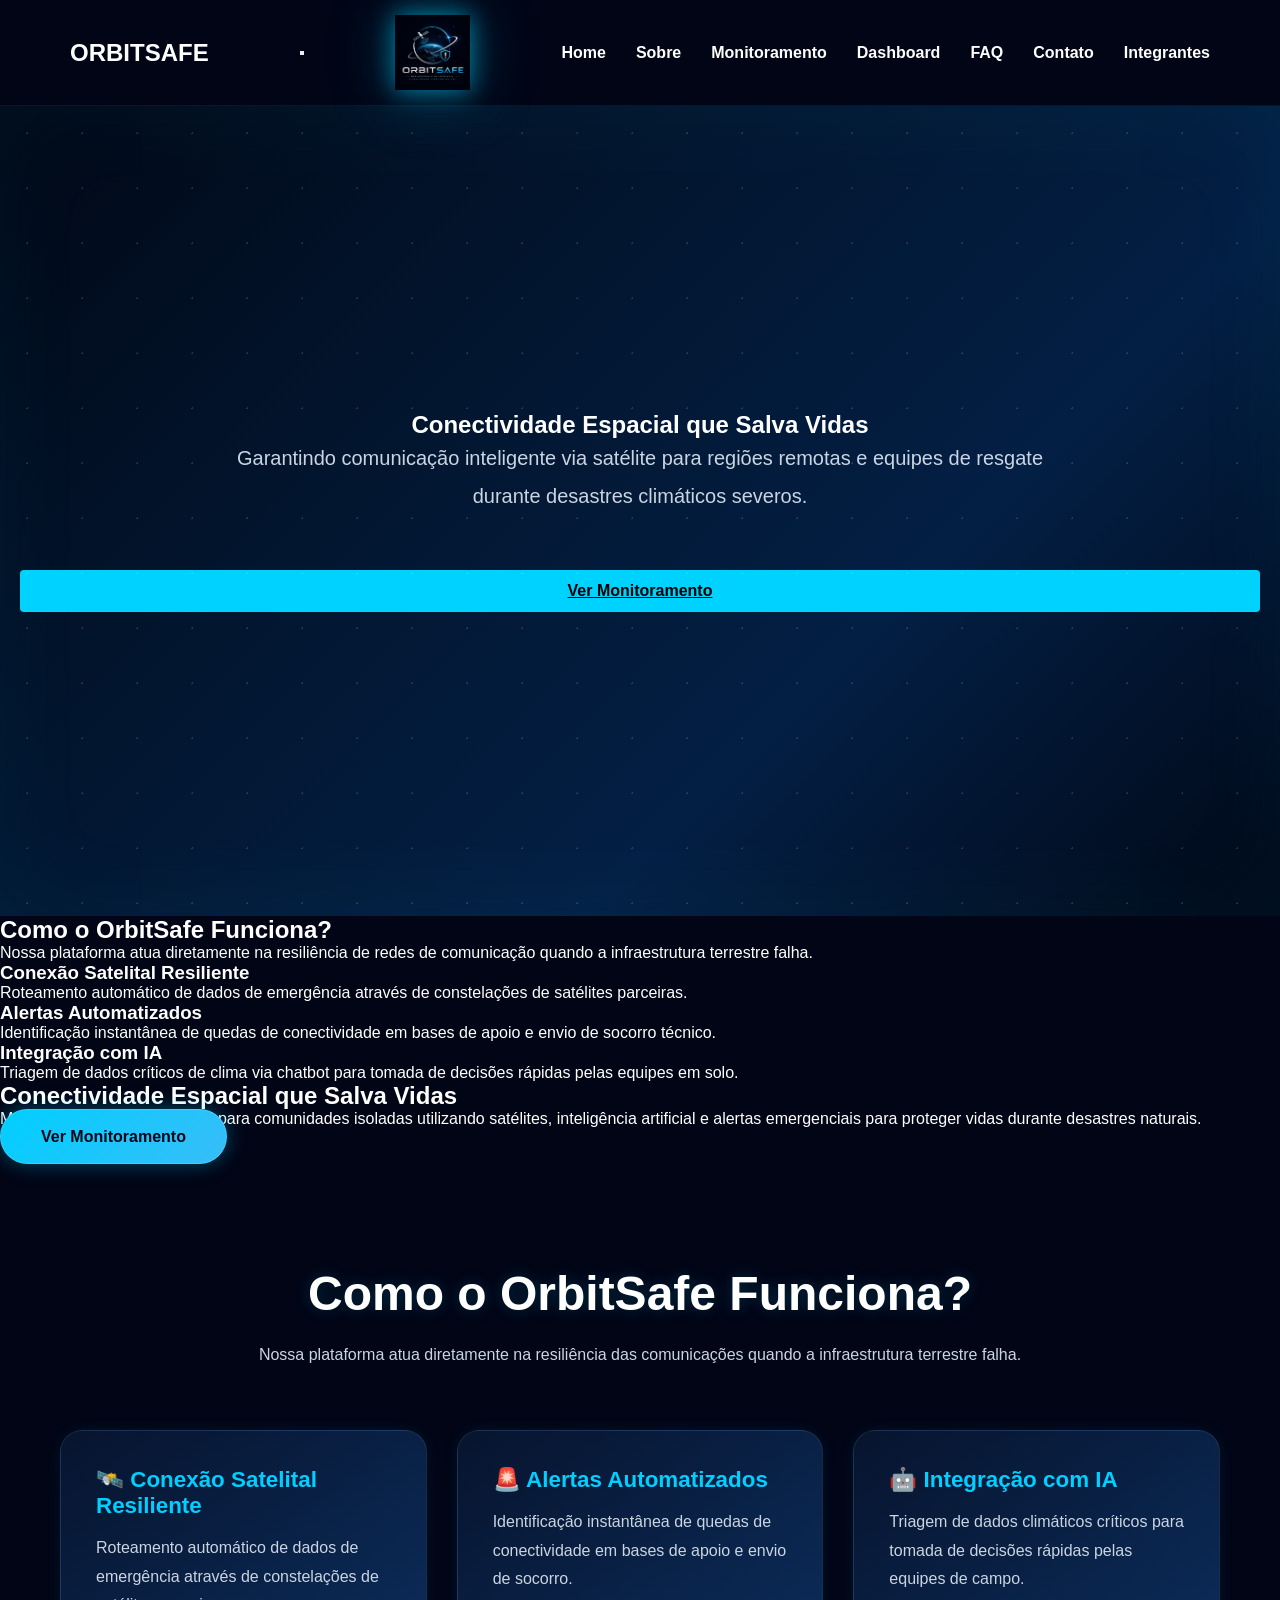
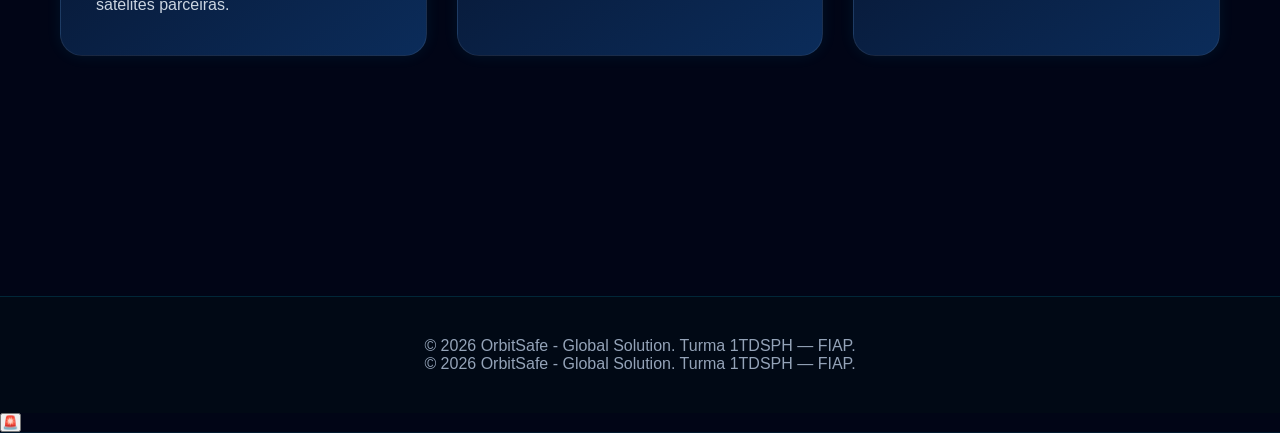
==== index.html @ 29f019a3 "Merge branch 'main' into rm573507" ====
<!DOCTYPE html>
<html lang="pt-BR">
<head>
    <meta charset="UTF-8">
    <meta name="viewport" content="width=device-width, initial-scale=1.0">
    <meta name="description" content="OrbitSafe - Conectividade via satélites de órbita baixa para prevenção e resposta a desastres climáticos.">
    <title>OrbitSafe - Home</title>
    <link rel="stylesheet" href="./css/style.css">
    <link rel="stylesheet" href="./css/main.css">
    <link rel="stylesheet" href="./css/home.css">

    <link rel="stylesheet" href="./css/style.css">
    <link rel="stylesheet" href="./css/main.css">
    <link rel="stylesheet" href="./css/home.css">

    <script src="./js/script.js" defer></script>
</head>
<body>

    <a href="#conteudo-principal" class="sr-only">Pular para o conteúdo principal</a>

    <header>
    <a href="#conteudo-principal" class="sr-only">
        Pular para o conteúdo principal
    </a>

    <header>

        <nav aria-label="Navegação Principal">
            <h1 class="logo">ORBITSAFE</h1>

            <button class="hamburger" id="hamburger-menu" aria-label="Menu de Navegação" aria-expanded="false">
                <span></span>
                <span></span>
                <span></span>
            </button>
            <a href="index.html" class="logo-orbitsafe">
                <img src="./images/logo.png" alt="Logo OrbitSafe">
            </a>

            <ul>
                <li><a href="index.html" aria-current="page">Home</a></li>
                <li><a href="pages/sobre.html">Sobre</a></li>
                <li><a href="pages/monitoramento.html">Monitoramento</a></li>
                <li><a href="pages/dashboard.html">Dashboard</a></li>
                <li><a href="pages/faq.html">FAQ</a></li>
                <li><a href="pages/contato.html">Contato</a></li>
                <li><a href="pages/integrantes.html">Integrantes</a></li>
            </ul>

        </nav>

    </header>

    <main id="conteudo-principal">

        <section class="hero-section" aria-labelledby="titulo-hero">
            <h1 id="titulo-hero">Conectividade Espacial que Salva Vidas</h1>
            <p>Garantindo comunicação inteligente via satélite para regiões remotas e equipes de resgate durante desastres climáticos severos.</p>
            <a href="pages/monitoramento.html" class="btn-principal" aria-label="Ir para a página de Monitoramento do sistema">Ver Monitoramento</a>
        </section>

        <section class="recursos-section" aria-labelledby="titulo-recursos">
            <h2 id="titulo-recursos">Como o OrbitSafe Funciona?</h2>
            <p>Nossa plataforma atua diretamente na resiliência de redes de comunicação quando a infraestrutura terrestre falha.</p>

            <div class="grid-recursos">
                <article>
                    <h3>Conexão Satelital Resiliente</h3>
                    <p>Roteamento automático de dados de emergência através de constelações de satélites parceiras.</p>
                </article>

                <article>
                    <h3>Alertas Automatizados</h3>
                    <p>Identificação instantânea de quedas de conectividade em bases de apoio e envio de socorro técnico.</p>
                </article>

                <article>
                    <h3>Integração com IA</h3>
                    <p>Triagem de dados críticos de clima via chatbot para tomada de decisões rápidas pelas equipes em solo.</p>

            <h2 id="titulo-hero">
                Conectividade Espacial que Salva Vidas
            </h2>

            <p>
                Monitoramento em tempo real para comunidades isoladas utilizando
                satélites, inteligência artificial e alertas emergenciais para
                proteger vidas durante desastres naturais.
            </p>

            <a href="pages/monitoramento.html"
                class="botao-monitoramento"
                aria-label="Ir para a página de Monitoramento do sistema">

                Ver Monitoramento

            </a>

        </section>

        <section class="orbitsafe-section" aria-labelledby="titulo-recursos">

            <h2 id="titulo-recursos">
                Como o OrbitSafe Funciona?
            </h2>

            <p>
                Nossa plataforma atua diretamente na resiliência das comunicações
                quando a infraestrutura terrestre falha.
            </p>

            <div class="orbitsafe-cards">

                <article class="orbitsafe-card">

                    <h3>🛰️ Conexão Satelital Resiliente</h3>

                    <p>
                        Roteamento automático de dados de emergência através
                        de constelações de satélites parceiras.
                    </p>

                </article>

                <article class="orbitsafe-card">

                    <h3>🚨 Alertas Automatizados</h3>

                    <p>
                        Identificação instantânea de quedas de conectividade
                        em bases de apoio e envio de socorro.
                    </p>

                </article>

                <article class="orbitsafe-card">

                    <h3>🤖 Integração com IA</h3>

                    <p>
                        Triagem de dados climáticos críticos para tomada
                        de decisões rápidas pelas equipes de campo.
                    </p>

                </article>

            </div>

        </section>

    </main>

    <footer>
        <p>&copy; 2026 OrbitSafe - Global Solution. Turma 1TDSPH — FIAP.</p>

        <p>
            &copy; 2026 OrbitSafe - Global Solution. Turma 1TDSPH — FIAP.
        </p>

    </footer>

    <!-- Botão SOS Flutuante -->
    <button class="floating-sos-btn" id="btn-open-sos" aria-label="Abrir formulário de emergência SOS">🚨</button>

    <!-- Modal SOS -->
    <div id="modal-sos" class="modal-container" role="dialog" aria-modal="true" aria-labelledby="sos-modal-titulo">
        <div class="modal-conteudo">
            <button class="close-modal-btn" id="btn-close-sos" aria-label="Fechar Modal">&times;</button>
            <h3 id="sos-modal-titulo">🚨 Chamado de Emergência (SOS)</h3>
            <p>Preencha os dados abaixo. Eles serão transmitidos via satélite OrbitSafe diretamente para as equipes de resgate.</p>
            
            <form id="form-sos" class="formulario-estrutura-sos" novalidate>
                <div class="campo-grupo">
                    <label for="nome-sos">Nome do Solicitante / Organização:</label>
                    <input type="text" id="nome-sos" placeholder="Ex: João Silva ou Defesa Civil local" required>
                    <span class="msg-erro" id="erro-nome-sos"></span>
                </div>

                <div class="campo-grupo">
                    <label for="localizacao">Localização Atual ou Coordenadas:</label>
                    <input type="text" id="localizacao" placeholder="Ex: Bairro Centro, Próximo à Escola X" required>
                    <span class="msg-erro" id="erro-localizacao"></span>
                </div>

                <div class="campo-grupo">
                    <label for="gravidade">Nível de Urgência:</label>
                    <select id="gravidade" required>
                        <option value="" disabled selected>Selecione o nível...</option>
                        <option value="alto">Crítico (Risco imediato à vida)</option>
                        <option value="medio">Moderado (Necessita de suporte/mantimentos)</option>
                        <option value="baixo">Informativo / Alerta de risco</option>
                    </select>
                    <span class="msg-erro" id="erro-gravidade"></span>
                </div>

                <div class="campo-grupo">
                    <label for="mensagem-sos">Descrição da Situação e Necessidades:</label>
                    <textarea id="mensagem-sos" rows="4" placeholder="Descreva o que aconteceu e do que precisam..." required></textarea>
                    <span class="msg-erro" id="erro-mensagem-sos"></span>
                </div>

                <button type="submit" class="btn-sos">Transmitir via Satélite</button>
            </form>
        </div>
    </div>

    <!-- Modal SOS Feedback -->
    <div id="modal-sos-feedback" class="modal-container" role="dialog" aria-modal="true" aria-labelledby="sos-feedback-titulo">
        <div class="modal-conteudo">
            <h3 id="sos-feedback-titulo">🚨 SOS Transmitido!</h3>
            <p>Seu chamado foi enviado via satélite com sucesso. Equipes de socorro foram alertadas.</p>
            <button id="btn-fechar-sos-feedback" class="btn-secundario">Fechar</button>
        </div>
    </div>

</body>

</html>
---- css/style.css ----
*{
    margin: 0;
    padding: 0;
    box-sizing: border-box;
}
html{
    scroll-behavior: smooth;
}
body{
    min-height: 100vh;

header{

}
nav{

}
main{

}
section{

}
footer{
}
---- css/main.css ----
@import url('./contato.css');
@import url('./dashboard.css');
@import url('./faq.css');
@import url('./integrantes.css');
@import url('./monitoramento.css');
@import url('./chatbot.css');
---- css/home.css ----
*{
    margin:0;
    padding:0;
    box-sizing:border-box;
}

html{
    scroll-behavior:smooth;
}

body{
    font-family:'Segoe UI',sans-serif;
    background:#020617;
    color:white;
    overflow-x:hidden;
}



.sr-only{
    position:absolute;
    left:-9999px;
}



header{
    position:sticky;
    top:0;
    z-index:1000;

    background:rgba(2,6,23,.95);

    backdrop-filter:blur(15px);

    border-bottom:1px solid rgba(0,207,255,.10);
}

nav{
    max-width:1200px;
    margin:auto;

    padding:15px 30px;

    display:flex;
    justify-content:space-between;
    align-items:center;
}


.logo-orbitsafe img{

    height:75px;

    width:auto;

    display:block;

    transition:.3s;

    filter:
    drop-shadow(
        0 0 12px rgba(0,207,255,.6)
    )
    drop-shadow(
        0 0 30px rgba(0,207,255,.25)
    );
}

.logo-orbitsafe img:hover{

    transform:scale(1.08);
}



nav ul{
    list-style:none;
    display:flex;
    gap:30px;
}

nav a{

    text-decoration:none;

    color:white;

    transition:.3s;

    font-weight:600;

    position:relative;
}

nav a::after{

    content:"";

    position:absolute;

    width:0;

    height:2px;

    left:0;

    bottom:-6px;

    background:#00CFFF;

    transition:.3s;
}

nav a:hover{

    color:#00CFFF;
}

nav a:hover::after{

    width:100%;
}



.hero-section{

    min-height:90vh;

    display:flex;
    flex-direction:column;

    justify-content:center;
    align-items:center;

    text-align:center;

    padding:60px 20px;

    position:relative;

    overflow:hidden;

    background:
    linear-gradient(
        135deg,
        #010816,
        #02152E,
        #031F44,
        #010816
    );

    box-shadow:
    inset 0 0 100px rgba(0,207,255,.05);
}

.hero-section::before{

    content:"";

    position:absolute;

    inset:0;

    background-image:
    radial-gradient(
        rgba(255,255,255,.8) 1px,
        transparent 1px
    );

    background-size:55px 55px;

    opacity:.18;

    pointer-events:none;
}

.hero-section h2{

    font-size:5rem;

    max-width:1000px;

    margin-bottom:25px;

    color:white;

    text-shadow:
    0 0 15px rgba(0,207,255,.7),
    0 0 35px rgba(0,207,255,.4),
    0 0 60px rgba(0,207,255,.15);
}

.hero-section p{

    max-width:850px;

    color:#CBD5E1;

    line-height:1.9;

    margin-bottom:45px;

    font-size:1.25rem;
}



.botao-monitoramento{

    text-decoration:none;

    background:
    linear-gradient(
        135deg,
        #00CFFF,
        #38BDF8
    );

    color:#020617;

    padding:18px 40px;

    border-radius:50px;

    border:1px solid rgba(255,255,255,.15);

    font-weight:bold;

    transition:.3s;

    box-shadow:
    0 0 20px rgba(0,207,255,.35);
}

.botao-monitoramento:hover{

    background:
    linear-gradient(
        135deg,
        #00B8E6,
        #00CFFF
    );

    transform:translateY(-5px);

    box-shadow:
    0 0 30px rgba(0,207,255,.55);
}



.orbitsafe-section{

    max-width:1200px;

    margin:auto;

    padding:120px 20px;
}

.orbitsafe-section h2{

    text-align:center;

    font-size:3rem;

    margin-bottom:20px;

    text-shadow:
    0 0 15px rgba(0,207,255,.2);
}

.orbitsafe-section > p{

    text-align:center;

    color:#CBD5E1;

    max-width:800px;

    margin:auto;

    line-height:1.8;
}



.orbitsafe-cards{

    display:flex;

    flex-wrap:wrap;

    justify-content:center;

    gap:30px;

    margin-top:60px;
}

.orbitsafe-card{

    flex:1;

    min-width:300px;

    background:
    linear-gradient(
        145deg,
        #07142E,
        #0B2C5A
    );

    padding:35px;

    border-radius:22px;

    border:1px solid rgba(255,255,255,.08);

    transition:.3s;

    box-shadow:
    0 0 15px rgba(0,207,255,.08);

    backdrop-filter:blur(10px);
}

.orbitsafe-card:hover{

    transform:
    translateY(-12px)
    scale(1.02);

    border-color:#00CFFF;

    box-shadow:
    0 0 35px rgba(0,207,255,.30),
    0 0 60px rgba(0,207,255,.10);
}

.orbitsafe-card h3{

    color:#00CFFF;

    margin-bottom:15px;

    font-size:1.4rem;
}

.orbitsafe-card p{

    color:#CBD5E1;

    line-height:1.8;
}



footer{

    margin-top:120px;

    background:#010915;

    padding:40px;

    text-align:center;

    border-top:1px solid rgba(0,207,255,.15);
}

footer p{

    color:#94A3B8;
}



@media(max-width:900px){

    nav{

        flex-direction:column;

        gap:20px;
    }

    nav ul{

        flex-wrap:wrap;

        justify-content:center;
    }

    .hero-section h2{

        font-size:3rem;
    }
}

@media(max-width:600px){

    .hero-section h2{

        font-size:2rem;
    }

    .hero-section p{

        font-size:1rem;
    }

    .orbitsafe-card{

        min-width:100%;
    }
}
---- css/style.css ----
*{
    margin: 0;
    padding: 0;
    box-sizing: border-box;
}
html{
    scroll-behavior: smooth;
}
body{
    min-height: 100vh;

header{

}
nav{

}
main{

}
section{

}
footer{
}
---- css/main.css ----
@import url('./contato.css');
@import url('./dashboard.css');
@import url('./faq.css');
@import url('./integrantes.css');
@import url('./monitoramento.css');
@import url('./chatbot.css');
---- css/home.css ----
*{
    margin:0;
    padding:0;
    box-sizing:border-box;
}

html{
    scroll-behavior:smooth;
}

body{
    font-family:'Segoe UI',sans-serif;
    background:#020617;
    color:white;
    overflow-x:hidden;
}



.sr-only{
    position:absolute;
    left:-9999px;
}



header{
    position:sticky;
    top:0;
    z-index:1000;

    background:rgba(2,6,23,.95);

    backdrop-filter:blur(15px);

    border-bottom:1px solid rgba(0,207,255,.10);
}

nav{
    max-width:1200px;
    margin:auto;

    padding:15px 30px;

    display:flex;
    justify-content:space-between;
    align-items:center;
}


.logo-orbitsafe img{

    height:75px;

    width:auto;

    display:block;

    transition:.3s;

    filter:
    drop-shadow(
        0 0 12px rgba(0,207,255,.6)
    )
    drop-shadow(
        0 0 30px rgba(0,207,255,.25)
    );
}

.logo-orbitsafe img:hover{

    transform:scale(1.08);
}



nav ul{
    list-style:none;
    display:flex;
    gap:30px;
}

nav a{

    text-decoration:none;

    color:white;

    transition:.3s;

    font-weight:600;

    position:relative;
}

nav a::after{

    content:"";

    position:absolute;

    width:0;

    height:2px;

    left:0;

    bottom:-6px;

    background:#00CFFF;

    transition:.3s;
}

nav a:hover{

    color:#00CFFF;
}

nav a:hover::after{

    width:100%;
}



.hero-section{

    min-height:90vh;

    display:flex;
    flex-direction:column;

    justify-content:center;
    align-items:center;

    text-align:center;

    padding:60px 20px;

    position:relative;

    overflow:hidden;

    background:
    linear-gradient(
        135deg,
        #010816,
        #02152E,
        #031F44,
        #010816
    );

    box-shadow:
    inset 0 0 100px rgba(0,207,255,.05);
}

.hero-section::before{

    content:"";

    position:absolute;

    inset:0;

    background-image:
    radial-gradient(
        rgba(255,255,255,.8) 1px,
        transparent 1px
    );

    background-size:55px 55px;

    opacity:.18;

    pointer-events:none;
}

.hero-section h2{

    font-size:5rem;

    max-width:1000px;

    margin-bottom:25px;

    color:white;

    text-shadow:
    0 0 15px rgba(0,207,255,.7),
    0 0 35px rgba(0,207,255,.4),
    0 0 60px rgba(0,207,255,.15);
}

.hero-section p{

    max-width:850px;

    color:#CBD5E1;

    line-height:1.9;

    margin-bottom:45px;

    font-size:1.25rem;
}



.botao-monitoramento{

    text-decoration:none;

    background:
    linear-gradient(
        135deg,
        #00CFFF,
        #38BDF8
    );

    color:#020617;

    padding:18px 40px;

    border-radius:50px;

    border:1px solid rgba(255,255,255,.15);

    font-weight:bold;

    transition:.3s;

    box-shadow:
    0 0 20px rgba(0,207,255,.35);
}

.botao-monitoramento:hover{

    background:
    linear-gradient(
        135deg,
        #00B8E6,
        #00CFFF
    );

    transform:translateY(-5px);

    box-shadow:
    0 0 30px rgba(0,207,255,.55);
}



.orbitsafe-section{

    max-width:1200px;

    margin:auto;

    padding:120px 20px;
}

.orbitsafe-section h2{

    text-align:center;

    font-size:3rem;

    margin-bottom:20px;

    text-shadow:
    0 0 15px rgba(0,207,255,.2);
}

.orbitsafe-section > p{

    text-align:center;

    color:#CBD5E1;

    max-width:800px;

    margin:auto;

    line-height:1.8;
}



.orbitsafe-cards{

    display:flex;

    flex-wrap:wrap;

    justify-content:center;

    gap:30px;

    margin-top:60px;
}

.orbitsafe-card{

    flex:1;

    min-width:300px;

    background:
    linear-gradient(
        145deg,
        #07142E,
        #0B2C5A
    );

    padding:35px;

    border-radius:22px;

    border:1px solid rgba(255,255,255,.08);

    transition:.3s;

    box-shadow:
    0 0 15px rgba(0,207,255,.08);

    backdrop-filter:blur(10px);
}

.orbitsafe-card:hover{

    transform:
    translateY(-12px)
    scale(1.02);

    border-color:#00CFFF;

    box-shadow:
    0 0 35px rgba(0,207,255,.30),
    0 0 60px rgba(0,207,255,.10);
}

.orbitsafe-card h3{

    color:#00CFFF;

    margin-bottom:15px;

    font-size:1.4rem;
}

.orbitsafe-card p{

    color:#CBD5E1;

    line-height:1.8;
}



footer{

    margin-top:120px;

    background:#010915;

    padding:40px;

    text-align:center;

    border-top:1px solid rgba(0,207,255,.15);
}

footer p{

    color:#94A3B8;
}



@media(max-width:900px){

    nav{

        flex-direction:column;

        gap:20px;
    }

    nav ul{

        flex-wrap:wrap;

        justify-content:center;
    }

    .hero-section h2{

        font-size:3rem;
    }
}

@media(max-width:600px){

    .hero-section h2{

        font-size:2rem;
    }

    .hero-section p{

        font-size:1rem;
    }

    .orbitsafe-card{

        min-width:100%;
    }
}
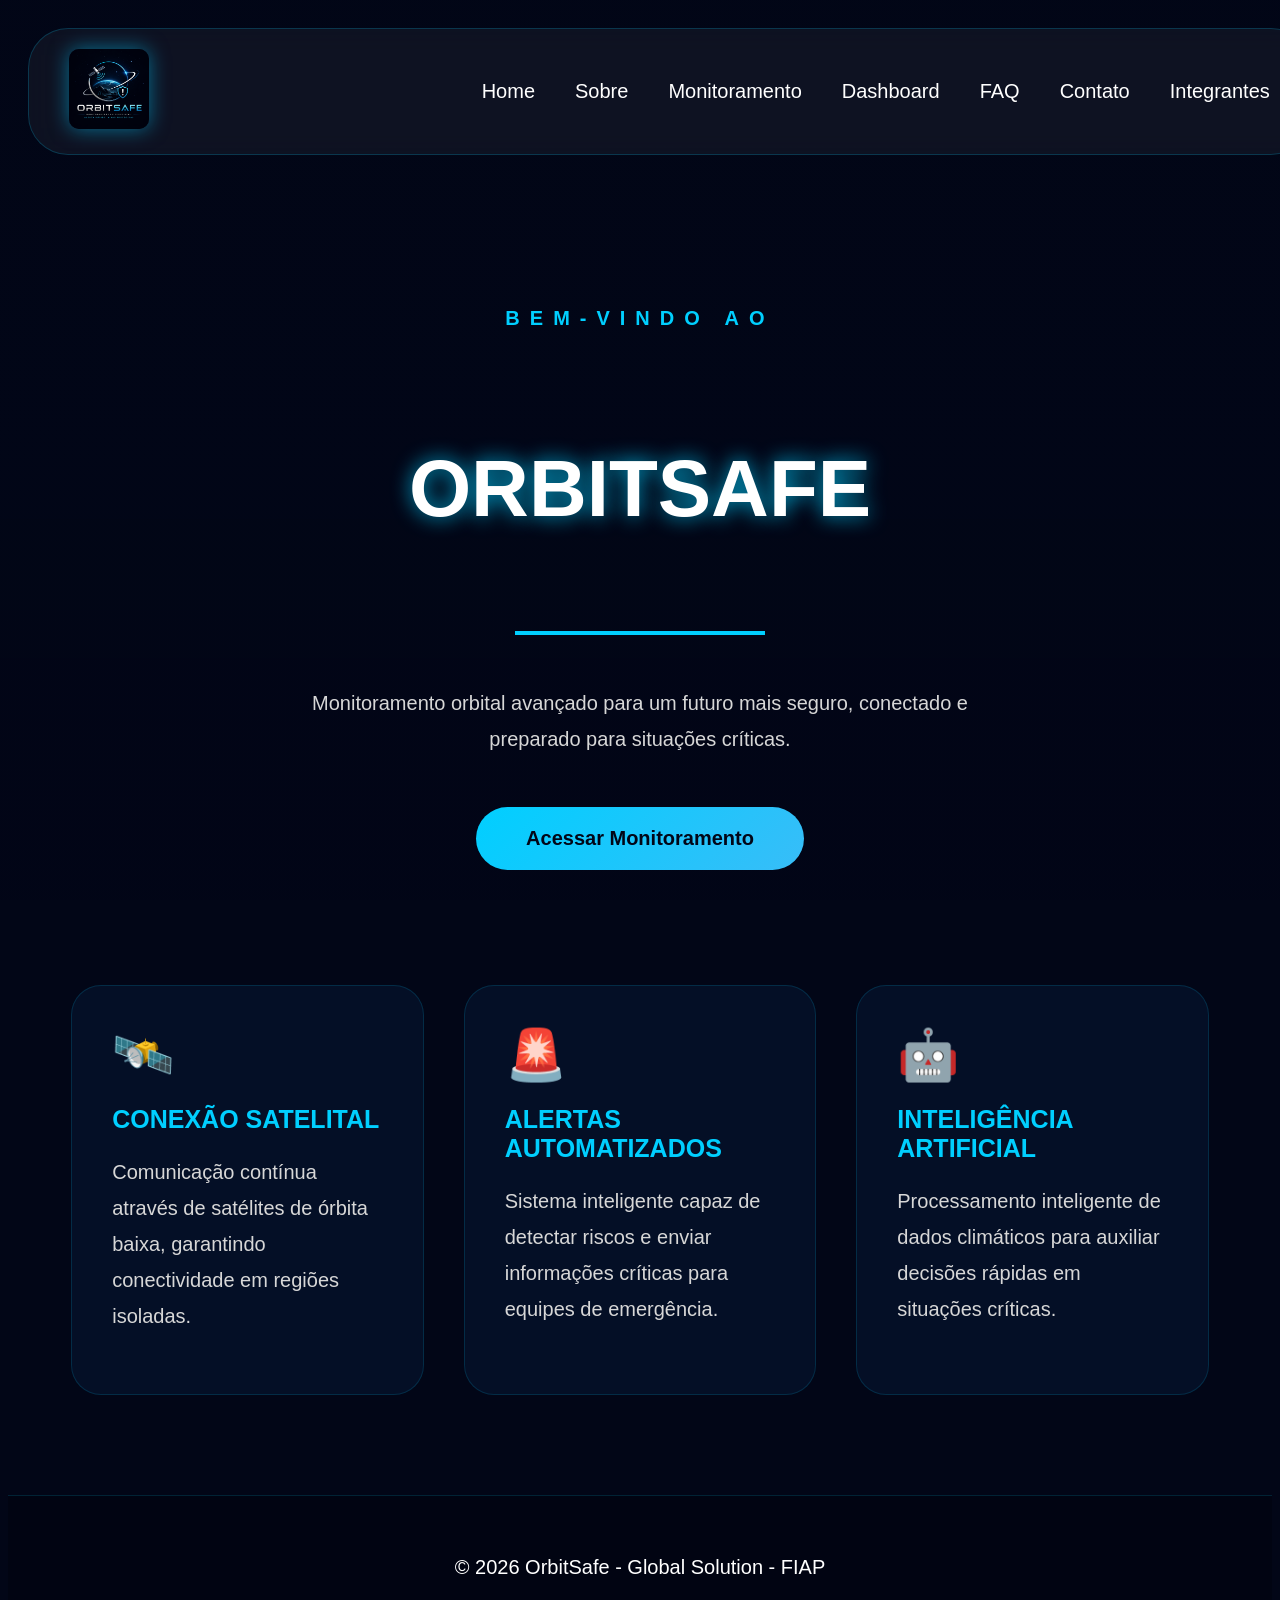
==== commit cd52baef: "Estilizando a página home" ====
--- a/index.html
+++ b/index.html
@@ -1,219 +1,212 @@
-<!DOCTYPE html>
-<html lang="pt-BR">
+
+<!doctype html>
+<html lang="pt-br">
+
 <head>
     <meta charset="UTF-8">
     <meta name="viewport" content="width=device-width, initial-scale=1.0">
-    <meta name="description" content="OrbitSafe - Conectividade via satélites de órbita baixa para prevenção e resposta a desastres climáticos.">
     <title>OrbitSafe - Home</title>
-    <link rel="stylesheet" href="./css/style.css">
+
     <link rel="stylesheet" href="./css/main.css">
     <link rel="stylesheet" href="./css/home.css">
-
-    <link rel="stylesheet" href="./css/style.css">
-    <link rel="stylesheet" href="./css/main.css">
-    <link rel="stylesheet" href="./css/home.css">
-
-    <script src="./js/script.js" defer></script>
 </head>
+
 <body>
 
-    <a href="#conteudo-principal" class="sr-only">Pular para o conteúdo principal</a>
-
-    <header>
-    <a href="#conteudo-principal" class="sr-only">
-        Pular para o conteúdo principal
-    </a>
-
-    <header>
-
-        <nav aria-label="Navegação Principal">
-            <h1 class="logo">ORBITSAFE</h1>
-
-            <button class="hamburger" id="hamburger-menu" aria-label="Menu de Navegação" aria-expanded="false">
-                <span></span>
-                <span></span>
-                <span></span>
-            </button>
-            <a href="index.html" class="logo-orbitsafe">
+    
+    <video autoplay muted loop playsinline class="video-fundo">
+        <source src="./video/videoterra.mp4" type="video/mp4">
+    </video>
+
+    
+    <header class="cabecalho">
+
+        <nav class="cabecalho__navbar">
+
+            <a href="index.html" class="cabecalho__logo">
                 <img src="./images/logo.png" alt="Logo OrbitSafe">
             </a>
 
-            <ul>
-                <li><a href="index.html" aria-current="page">Home</a></li>
-                <li><a href="pages/sobre.html">Sobre</a></li>
-                <li><a href="pages/monitoramento.html">Monitoramento</a></li>
-                <li><a href="pages/dashboard.html">Dashboard</a></li>
-                <li><a href="pages/faq.html">FAQ</a></li>
-                <li><a href="pages/contato.html">Contato</a></li>
-                <li><a href="pages/integrantes.html">Integrantes</a></li>
+            <ul class="cabecalho__lista">
+
+                <li class="cabecalho__item">
+                    <a class="cabecalho__link cabecalho__link--active"
+                        href="index.html">
+                        Home
+                    </a>
+                </li>
+
+                <li class="cabecalho__item">
+                    <a class="cabecalho__link"
+                        href="./pages/sobre.html">
+                        Sobre
+                    </a>
+                </li>
+
+                <li class="cabecalho__item">
+                    <a class="cabecalho__link"
+                        href="./pages/monitoramento.html">
+                        Monitoramento
+                    </a>
+                </li>
+
+                <li class="cabecalho__item">
+                    <a class="cabecalho__link"
+                        href="./pages/dashboard.html">
+                        Dashboard
+                    </a>
+                </li>
+
+                <li class="cabecalho__item">
+                    <a class="cabecalho__link"
+                        href="./pages/faq.html">
+                        FAQ
+                    </a>
+                </li>
+
+                <li class="cabecalho__item">
+                    <a class="cabecalho__link"
+                        href="./pages/contato.html">
+                        Contato
+                    </a>
+                </li>
+
+                <li class="cabecalho__item">
+                    <a class="cabecalho__link"
+                        href="./pages/integrantes.html">
+                        Integrantes
+                    </a>
+                </li>
+
             </ul>
 
         </nav>
 
     </header>
 
-    <main id="conteudo-principal">
-
-        <section class="hero-section" aria-labelledby="titulo-hero">
-            <h1 id="titulo-hero">Conectividade Espacial que Salva Vidas</h1>
-            <p>Garantindo comunicação inteligente via satélite para regiões remotas e equipes de resgate durante desastres climáticos severos.</p>
-            <a href="pages/monitoramento.html" class="btn-principal" aria-label="Ir para a página de Monitoramento do sistema">Ver Monitoramento</a>
+  
+    <main class="conteudo">
+
+       
+        <section class="hero">
+
+            <div class="hero__container">
+
+                <div class="hero__texto">
+
+                    <h2 class="hero__bemvindo">
+                        BEM-VINDO AO
+                    </h2>
+
+                    <h1 class="hero__title">
+                        ORBITSAFE
+                    </h1>
+
+                    <div class="hero__linha"></div>
+
+                    <p class="hero__text">
+
+                        Monitoramento orbital avançado para um futuro mais seguro,
+                        conectado e preparado para situações críticas.
+
+                    </p>
+
+                    <a class="hero__btn"
+                        href="./pages/monitoramento.html">
+
+                        Acessar Monitoramento
+
+                    </a>
+
+                </div>
+
+            </div>
+
         </section>
 
-        <section class="recursos-section" aria-labelledby="titulo-recursos">
-            <h2 id="titulo-recursos">Como o OrbitSafe Funciona?</h2>
-            <p>Nossa plataforma atua diretamente na resiliência de redes de comunicação quando a infraestrutura terrestre falha.</p>
-
-            <div class="grid-recursos">
-                <article>
-                    <h3>Conexão Satelital Resiliente</h3>
-                    <p>Roteamento automático de dados de emergência através de constelações de satélites parceiras.</p>
-                </article>
-
-                <article>
-                    <h3>Alertas Automatizados</h3>
-                    <p>Identificação instantânea de quedas de conectividade em bases de apoio e envio de socorro técnico.</p>
-                </article>
-
-                <article>
-                    <h3>Integração com IA</h3>
-                    <p>Triagem de dados críticos de clima via chatbot para tomada de decisões rápidas pelas equipes em solo.</p>
-
-            <h2 id="titulo-hero">
-                Conectividade Espacial que Salva Vidas
-            </h2>
-
-            <p>
-                Monitoramento em tempo real para comunidades isoladas utilizando
-                satélites, inteligência artificial e alertas emergenciais para
-                proteger vidas durante desastres naturais.
-            </p>
-
-            <a href="pages/monitoramento.html"
-                class="botao-monitoramento"
-                aria-label="Ir para a página de Monitoramento do sistema">
-
-                Ver Monitoramento
-
-            </a>
-
-        </section>
-
-        <section class="orbitsafe-section" aria-labelledby="titulo-recursos">
-
-            <h2 id="titulo-recursos">
-                Como o OrbitSafe Funciona?
-            </h2>
-
-            <p>
-                Nossa plataforma atua diretamente na resiliência das comunicações
-                quando a infraestrutura terrestre falha.
-            </p>
-
-            <div class="orbitsafe-cards">
-
-                <article class="orbitsafe-card">
-
-                    <h3>🛰️ Conexão Satelital Resiliente</h3>
-
-                    <p>
-                        Roteamento automático de dados de emergência através
-                        de constelações de satélites parceiras.
-                    </p>
-
-                </article>
-
-                <article class="orbitsafe-card">
-
-                    <h3>🚨 Alertas Automatizados</h3>
-
-                    <p>
-                        Identificação instantânea de quedas de conectividade
-                        em bases de apoio e envio de socorro.
-                    </p>
-
-                </article>
-
-                <article class="orbitsafe-card">
-
-                    <h3>🤖 Integração com IA</h3>
-
-                    <p>
-                        Triagem de dados climáticos críticos para tomada
-                        de decisões rápidas pelas equipes de campo.
-                    </p>
-
-                </article>
-
-            </div>
-
-        </section>
+
+      
+        <div class="conteudo__container">
+
+            <section class="conteudo__sec">
+
+                <div class="card__icone">
+                    🛰️
+                </div>
+
+                <h2 class="conteudo__sub-title">
+
+                    CONEXÃO SATELITAL
+
+                </h2>
+
+                <p>
+
+                    Comunicação contínua através de satélites de órbita baixa,
+                    garantindo conectividade em regiões isoladas.
+
+                </p>
+
+            </section>
+
+
+            <section class="conteudo__sec">
+
+                <div class="card__icone">
+                    🚨
+                </div>
+
+                <h2 class="conteudo__sub-title">
+
+                    ALERTAS AUTOMATIZADOS
+
+                </h2>
+
+                <p>
+
+                    Sistema inteligente capaz de detectar riscos e enviar
+                    informações críticas para equipes de emergência.
+
+                </p>
+
+            </section>
+
+
+            <section class="conteudo__sec">
+
+                <div class="card__icone">
+                    🤖
+                </div>
+
+                <h2 class="conteudo__sub-title">
+
+                    INTELIGÊNCIA ARTIFICIAL
+
+                </h2>
+
+                <p>
+
+                    Processamento inteligente de dados climáticos para
+                    auxiliar decisões rápidas em situações críticas.
+
+                </p>
+
+            </section>
+
+        </div>
 
     </main>
 
-    <footer>
-        <p>&copy; 2026 OrbitSafe - Global Solution. Turma 1TDSPH — FIAP.</p>
+    
+    <footer class="rodape">
 
         <p>
-            &copy; 2026 OrbitSafe - Global Solution. Turma 1TDSPH — FIAP.
+            © 2026 OrbitSafe - Global Solution - FIAP
         </p>
 
     </footer>
 
-    <!-- Botão SOS Flutuante -->
-    <button class="floating-sos-btn" id="btn-open-sos" aria-label="Abrir formulário de emergência SOS">🚨</button>
-
-    <!-- Modal SOS -->
-    <div id="modal-sos" class="modal-container" role="dialog" aria-modal="true" aria-labelledby="sos-modal-titulo">
-        <div class="modal-conteudo">
-            <button class="close-modal-btn" id="btn-close-sos" aria-label="Fechar Modal">&times;</button>
-            <h3 id="sos-modal-titulo">🚨 Chamado de Emergência (SOS)</h3>
-            <p>Preencha os dados abaixo. Eles serão transmitidos via satélite OrbitSafe diretamente para as equipes de resgate.</p>
-            
-            <form id="form-sos" class="formulario-estrutura-sos" novalidate>
-                <div class="campo-grupo">
-                    <label for="nome-sos">Nome do Solicitante / Organização:</label>
-                    <input type="text" id="nome-sos" placeholder="Ex: João Silva ou Defesa Civil local" required>
-                    <span class="msg-erro" id="erro-nome-sos"></span>
-                </div>
-
-                <div class="campo-grupo">
-                    <label for="localizacao">Localização Atual ou Coordenadas:</label>
-                    <input type="text" id="localizacao" placeholder="Ex: Bairro Centro, Próximo à Escola X" required>
-                    <span class="msg-erro" id="erro-localizacao"></span>
-                </div>
-
-                <div class="campo-grupo">
-                    <label for="gravidade">Nível de Urgência:</label>
-                    <select id="gravidade" required>
-                        <option value="" disabled selected>Selecione o nível...</option>
-                        <option value="alto">Crítico (Risco imediato à vida)</option>
-                        <option value="medio">Moderado (Necessita de suporte/mantimentos)</option>
-                        <option value="baixo">Informativo / Alerta de risco</option>
-                    </select>
-                    <span class="msg-erro" id="erro-gravidade"></span>
-                </div>
-
-                <div class="campo-grupo">
-                    <label for="mensagem-sos">Descrição da Situação e Necessidades:</label>
-                    <textarea id="mensagem-sos" rows="4" placeholder="Descreva o que aconteceu e do que precisam..." required></textarea>
-                    <span class="msg-erro" id="erro-mensagem-sos"></span>
-                </div>
-
-                <button type="submit" class="btn-sos">Transmitir via Satélite</button>
-            </form>
-        </div>
-    </div>
-
-    <!-- Modal SOS Feedback -->
-    <div id="modal-sos-feedback" class="modal-container" role="dialog" aria-modal="true" aria-labelledby="sos-feedback-titulo">
-        <div class="modal-conteudo">
-            <h3 id="sos-feedback-titulo">🚨 SOS Transmitido!</h3>
-            <p>Seu chamado foi enviado via satélite com sucesso. Equipes de socorro foram alertadas.</p>
-            <button id="btn-fechar-sos-feedback" class="btn-secundario">Fechar</button>
-        </div>
-    </div>
-
 </body>
 
-</html>+</html>
+
--- a/css/home.css
+++ b/css/home.css
@@ -1,4 +1,5 @@
-
+```css
+/* RESET */
 
 *{
     margin:0;
@@ -6,416 +7,357 @@
     box-sizing:border-box;
 }
 
+:root{
+
+    --bg-dark:#020617;
+    --bg-card:rgba(7,20,46,.7);
+
+    --primary:#00cfff;
+
+    --text-main:#ffffff;
+
+    --titulo-main:8rem;
+
+    --sub-titulo:2.5rem;
+}
+
 html{
-    scroll-behavior:smooth;
+    font-size:62.5%;
 }
 
 body{
+
+    font-size:2rem;
+
     font-family:'Segoe UI',sans-serif;
-    background:#020617;
+
+    color:var(--text-main);
+
+    background-color:var(--bg-dark);
+
+    overflow-x:hidden;
+}
+
+
+
+/* VIDEO */
+
+.video-fundo{
+
+    position:fixed;
+
+    top:0;
+    left:0;
+
+    width:100%;
+    height:100%;
+
+    object-fit:cover;
+
+    z-index:-2;
+}
+
+body::before{
+
+    content:"";
+
+    position:fixed;
+
+    top:0;
+    left:0;
+
+    width:100%;
+    height:100%;
+
+    background-image:
+    linear-gradient(
+        rgba(2,6,23,.80),
+        rgba(2,6,23,.85)
+    );
+
+    z-index:-1;
+}
+
+
+
+/* CABEÇALHO */
+
+.cabecalho{
+
+    width:100%;
+
+    padding:2rem;
+}
+
+.cabecalho__navbar{
+
+    width:95%;
+
+    margin:auto;
+
+    display:flex;
+
+    justify-content:space-between;
+
+    align-items:center;
+
+    padding:2rem 4rem;
+
+    border-radius:4rem;
+
+    border:1px solid rgba(0,207,255,.20);
+
+    background-color:rgba(255,255,255,.05);
+
+    backdrop-filter:blur(10px);
+}
+
+.cabecalho__logo img{
+
+    height:8rem;
+
+    border-radius:1rem;
+
+    box-shadow:
+    0 0 20px rgba(0,207,255,.5);
+}
+
+.cabecalho__lista{
+
+    list-style:none;
+
+    display:flex;
+
+    gap:4rem;
+}
+
+.cabecalho__link{
+
     color:white;
-    overflow-x:hidden;
-}
-
-
-
-.sr-only{
-    position:absolute;
-    left:-9999px;
-}
-
-
-
-header{
-    position:sticky;
-    top:0;
-    z-index:1000;
-
-    background:rgba(2,6,23,.95);
-
-    backdrop-filter:blur(15px);
-
-    border-bottom:1px solid rgba(0,207,255,.10);
-}
-
-nav{
-    max-width:1200px;
-    margin:auto;
-
-    padding:15px 30px;
+
+    text-decoration:none;
+
+    transition:.4s;
+}
+
+.cabecalho__link:hover{
+
+    color:var(--primary);
+}
+
+
+
+/* HERO */
+
+.hero{
+
+    width:100%;
+    height:90vh;
+}
+
+.hero__container{
+
+    width:100%;
+    height:100%;
 
     display:flex;
-    justify-content:space-between;
+
+    justify-content:center;
+
     align-items:center;
 }
 
-
-.logo-orbitsafe img{
-
-    height:75px;
-
-    width:auto;
-
-    display:block;
-
-    transition:.3s;
-
-    filter:
-    drop-shadow(
-        0 0 12px rgba(0,207,255,.6)
-    )
-    drop-shadow(
-        0 0 30px rgba(0,207,255,.25)
-    );
-}
-
-.logo-orbitsafe img:hover{
-
-    transform:scale(1.08);
-}
-
-
-
-nav ul{
-    list-style:none;
+.hero__texto{
+
     display:flex;
-    gap:30px;
-}
-
-nav a{
-
-    text-decoration:none;
-
-    color:white;
-
-    transition:.3s;
-
-    font-weight:600;
-
-    position:relative;
-}
-
-nav a::after{
-
-    content:"";
-
-    position:absolute;
-
-    width:0;
-
-    height:2px;
-
-    left:0;
-
-    bottom:-6px;
-
-    background:#00CFFF;
-
-    transition:.3s;
-}
-
-nav a:hover{
-
-    color:#00CFFF;
-}
-
-nav a:hover::after{
-
-    width:100%;
-}
-
-
-
-.hero-section{
-
-    min-height:90vh;
-
-    display:flex;
+
     flex-direction:column;
 
-    justify-content:center;
     align-items:center;
 
+    gap:3rem;
+
     text-align:center;
-
-    padding:60px 20px;
-
-    position:relative;
-
-    overflow:hidden;
-
-    background:
+}
+
+.hero__bemvindo{
+
+    color:var(--primary);
+
+    letter-spacing:1rem;
+
+    font-size:2rem;
+}
+
+.hero__title{
+
+    font-size:var(--titulo-main);
+
+    font-weight:bold;
+
+    text-shadow:
+    0 0 20px rgba(0,207,255,.8);
+}
+
+.hero__linha{
+
+    width:25rem;
+
+    height:.4rem;
+
+    background-color:var(--primary);
+}
+
+.hero__text{
+
+    width:70rem;
+
+    line-height:1.8;
+
+    color:#d7d7d7;
+}
+
+.hero__btn{
+
+    background-image:
     linear-gradient(
         135deg,
-        #010816,
-        #02152E,
-        #031F44,
-        #010816
+        #00cfff,
+        #38bdf8
     );
 
+    padding:2rem 5rem;
+
+    border-radius:5rem;
+
+    text-decoration:none;
+
+    color:#020617;
+
+    font-weight:bold;
+
+    transition:.4s;
+}
+
+.hero__btn:hover{
+
     box-shadow:
-    inset 0 0 100px rgba(0,207,255,.05);
-}
-
-.hero-section::before{
-
-    content:"";
-
-    position:absolute;
-
-    inset:0;
-
-    background-image:
-    radial-gradient(
-        rgba(255,255,255,.8) 1px,
-        transparent 1px
-    );
-
-    background-size:55px 55px;
-
-    opacity:.18;
-
-    pointer-events:none;
-}
-
-.hero-section h2{
+    0 0 30px rgba(0,207,255,.7);
+}
+
+
+
+/* CARDS */
+
+.conteudo__container{
+
+    width:90%;
+
+    margin:auto;
+
+    display:grid;
+
+    grid-template-columns:1fr 1fr 1fr;
+
+    gap:4rem;
+
+    margin-bottom:10rem;
+}
+
+.conteudo__sec{
+
+    background-color:var(--bg-card);
+
+    padding:4rem;
+
+    border-radius:3rem;
+
+    border:1px solid rgba(0,207,255,.15);
+
+    transition:.5s;
+}
+
+.conteudo__sec:hover{
+
+    transform:translateY(-10px);
+
+    box-shadow:
+    0 0 35px rgba(0,207,255,.25);
+}
+
+.card__icone{
 
     font-size:5rem;
 
-    max-width:1000px;
-
-    margin-bottom:25px;
-
-    color:white;
-
-    text-shadow:
-    0 0 15px rgba(0,207,255,.7),
-    0 0 35px rgba(0,207,255,.4),
-    0 0 60px rgba(0,207,255,.15);
-}
-
-.hero-section p{
-
-    max-width:850px;
-
-    color:#CBD5E1;
-
-    line-height:1.9;
-
-    margin-bottom:45px;
-
-    font-size:1.25rem;
-}
-
-
-
-.botao-monitoramento{
-
-    text-decoration:none;
-
-    background:
-    linear-gradient(
-        135deg,
-        #00CFFF,
-        #38BDF8
-    );
-
-    color:#020617;
-
-    padding:18px 40px;
-
-    border-radius:50px;
-
-    border:1px solid rgba(255,255,255,.15);
+    margin-bottom:2rem;
+}
+
+.conteudo__sub-title{
+
+    font-size:var(--sub-titulo);
+
+    color:var(--primary);
+
+    margin-bottom:2rem;
 
     font-weight:bold;
-
-    transition:.3s;
-
-    box-shadow:
-    0 0 20px rgba(0,207,255,.35);
-}
-
-.botao-monitoramento:hover{
-
-    background:
-    linear-gradient(
-        135deg,
-        #00B8E6,
-        #00CFFF
-    );
-
-    transform:translateY(-5px);
-
-    box-shadow:
-    0 0 30px rgba(0,207,255,.55);
-}
-
-
-
-.orbitsafe-section{
-
-    max-width:1200px;
-
-    margin:auto;
-
-    padding:120px 20px;
-}
-
-.orbitsafe-section h2{
+}
+
+.conteudo__sec p{
+
+    line-height:1.8;
+
+    color:#d7d7d7;
+}
+
+
+
+/* RODAPÉ */
+
+.rodape{
+
+    padding:4rem;
 
     text-align:center;
 
-    font-size:3rem;
-
-    margin-bottom:20px;
-
-    text-shadow:
-    0 0 15px rgba(0,207,255,.2);
-}
-
-.orbitsafe-section > p{
-
-    text-align:center;
-
-    color:#CBD5E1;
-
-    max-width:800px;
-
-    margin:auto;
-
-    line-height:1.8;
-}
-
-
-
-.orbitsafe-cards{
-
-    display:flex;
-
-    flex-wrap:wrap;
-
-    justify-content:center;
-
-    gap:30px;
-
-    margin-top:60px;
-}
-
-.orbitsafe-card{
-
-    flex:1;
-
-    min-width:300px;
-
-    background:
-    linear-gradient(
-        145deg,
-        #07142E,
-        #0B2C5A
-    );
-
-    padding:35px;
-
-    border-radius:22px;
-
-    border:1px solid rgba(255,255,255,.08);
-
-    transition:.3s;
-
-    box-shadow:
-    0 0 15px rgba(0,207,255,.08);
-
-    backdrop-filter:blur(10px);
-}
-
-.orbitsafe-card:hover{
-
-    transform:
-    translateY(-12px)
-    scale(1.02);
-
-    border-color:#00CFFF;
-
-    box-shadow:
-    0 0 35px rgba(0,207,255,.30),
-    0 0 60px rgba(0,207,255,.10);
-}
-
-.orbitsafe-card h3{
-
-    color:#00CFFF;
-
-    margin-bottom:15px;
-
-    font-size:1.4rem;
-}
-
-.orbitsafe-card p{
-
-    color:#CBD5E1;
-
-    line-height:1.8;
-}
-
-
-
-footer{
-
-    margin-top:120px;
-
-    background:#010915;
-
-    padding:40px;
-
-    text-align:center;
-
     border-top:1px solid rgba(0,207,255,.15);
-}
-
-footer p{
-
-    color:#94A3B8;
-}
-
-
-
-@media(max-width:900px){
-
-    nav{
+
+    background-color:rgba(0,0,0,.2);
+}
+
+
+
+/* RESPONSIVO */
+
+@media (max-width:900px){
+
+    .cabecalho__navbar{
 
         flex-direction:column;
 
-        gap:20px;
-    }
-
-    nav ul{
+        gap:3rem;
+    }
+
+    .cabecalho__lista{
 
         flex-wrap:wrap;
 
         justify-content:center;
     }
 
-    .hero-section h2{
-
-        font-size:3rem;
-    }
-}
-
-@media(max-width:600px){
-
-    .hero-section h2{
-
-        font-size:2rem;
-    }
-
-    .hero-section p{
-
-        font-size:1rem;
-    }
-
-    .orbitsafe-card{
-
-        min-width:100%;
-    }
-}+    .hero__title{
+
+        font-size:5rem;
+    }
+
+    .hero__text{
+
+        width:90%;
+    }
+
+    .conteudo__container{
+
+        grid-template-columns:1fr;
+    }
+}
+```
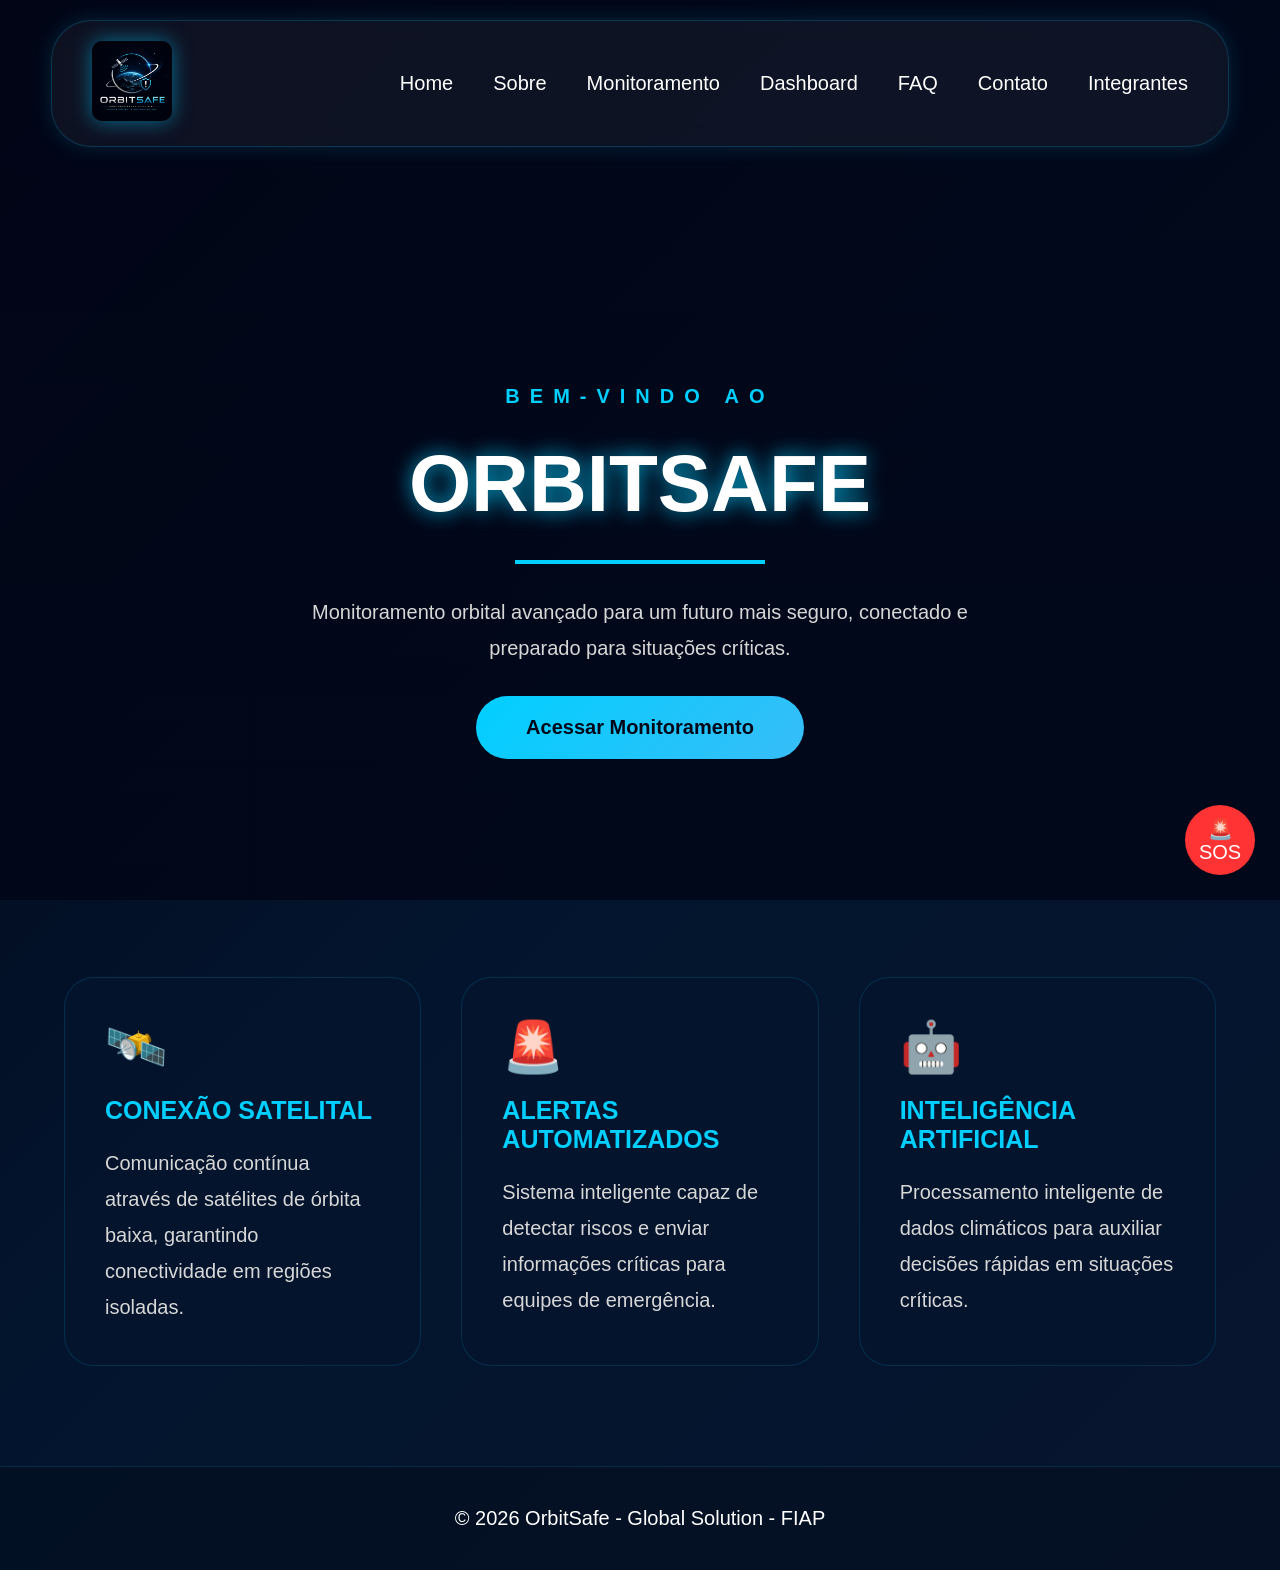
==== commit b817f164: "feat: criando botão de sos e esilizando a pagina dashboard" ====
--- a/index.html
+++ b/index.html
@@ -199,14 +199,38 @@
 
     
     <footer class="rodape">
-
-        <p>
-            © 2026 OrbitSafe - Global Solution - FIAP
-        </p>
-
-    </footer>
+    <p>© 2026 OrbitSafe - Global Solution - FIAP</p>
+</footer>
+
+<button class="sos-btn" id="abrirSOS">
+    🚨 SOS
+</button>
+
+<div class="sos-modal" id="modalSOS">
+
+    <div class="sos-conteudo">
+
+        <h3>🚨 Emergência</h3>
+
+        <input type="text" placeholder="Nome">
+
+        <input type="text" placeholder="Localização">
+
+        <textarea placeholder="Descreva a situação"></textarea>
+
+        <button class="sos-enviar" id="enviarSOS">
+            Transmitir
+        </button>
+
+        <button class="sos-fechar" id="fecharSOS">
+            Fechar
+        </button>
+
+    </div>
+
+</div>
+
+<script src="./js/script.js"></script>
 
 </body>
-
-</html>
-
+</html>
--- a/css/home.css
+++ b/css/home.css
@@ -361,3 +361,104 @@
     }
 }
 ```
+
+.sos-btn{
+
+    position:fixed;
+
+    bottom:25px;
+
+    right:25px;
+
+    width:70px;
+
+    height:70px;
+
+    border:none;
+
+    border-radius:50%;
+
+    background:#ff3333;
+
+    color:white;
+
+    font-size:2rem;
+
+    cursor:pointer;
+
+    z-index:9999;
+
+}
+
+.sos-modal{
+
+    display:none;
+
+    position:fixed;
+
+    top:0;
+    left:0;
+
+    width:100%;
+    height:100%;
+
+    background:rgba(0,0,0,.8);
+
+    justify-content:center;
+
+    align-items:center;
+
+    z-index:10000;
+
+}
+
+.sos-conteudo{
+
+    width:400px;
+
+    background:#07142e;
+
+    padding:30px;
+
+    border-radius:20px;
+
+    display:flex;
+
+    flex-direction:column;
+
+    gap:15px;
+
+}
+
+.sos-conteudo input,
+.sos-conteudo textarea{
+
+    padding:12px;
+
+}
+
+.sos-enviar{
+
+    background:#00cfff;
+
+    border:none;
+
+    padding:12px;
+
+    cursor:pointer;
+
+}
+
+.sos-fechar{
+
+    background:#ff3333;
+
+    border:none;
+
+    padding:12px;
+
+    color:white;
+
+    cursor:pointer;
+
+}
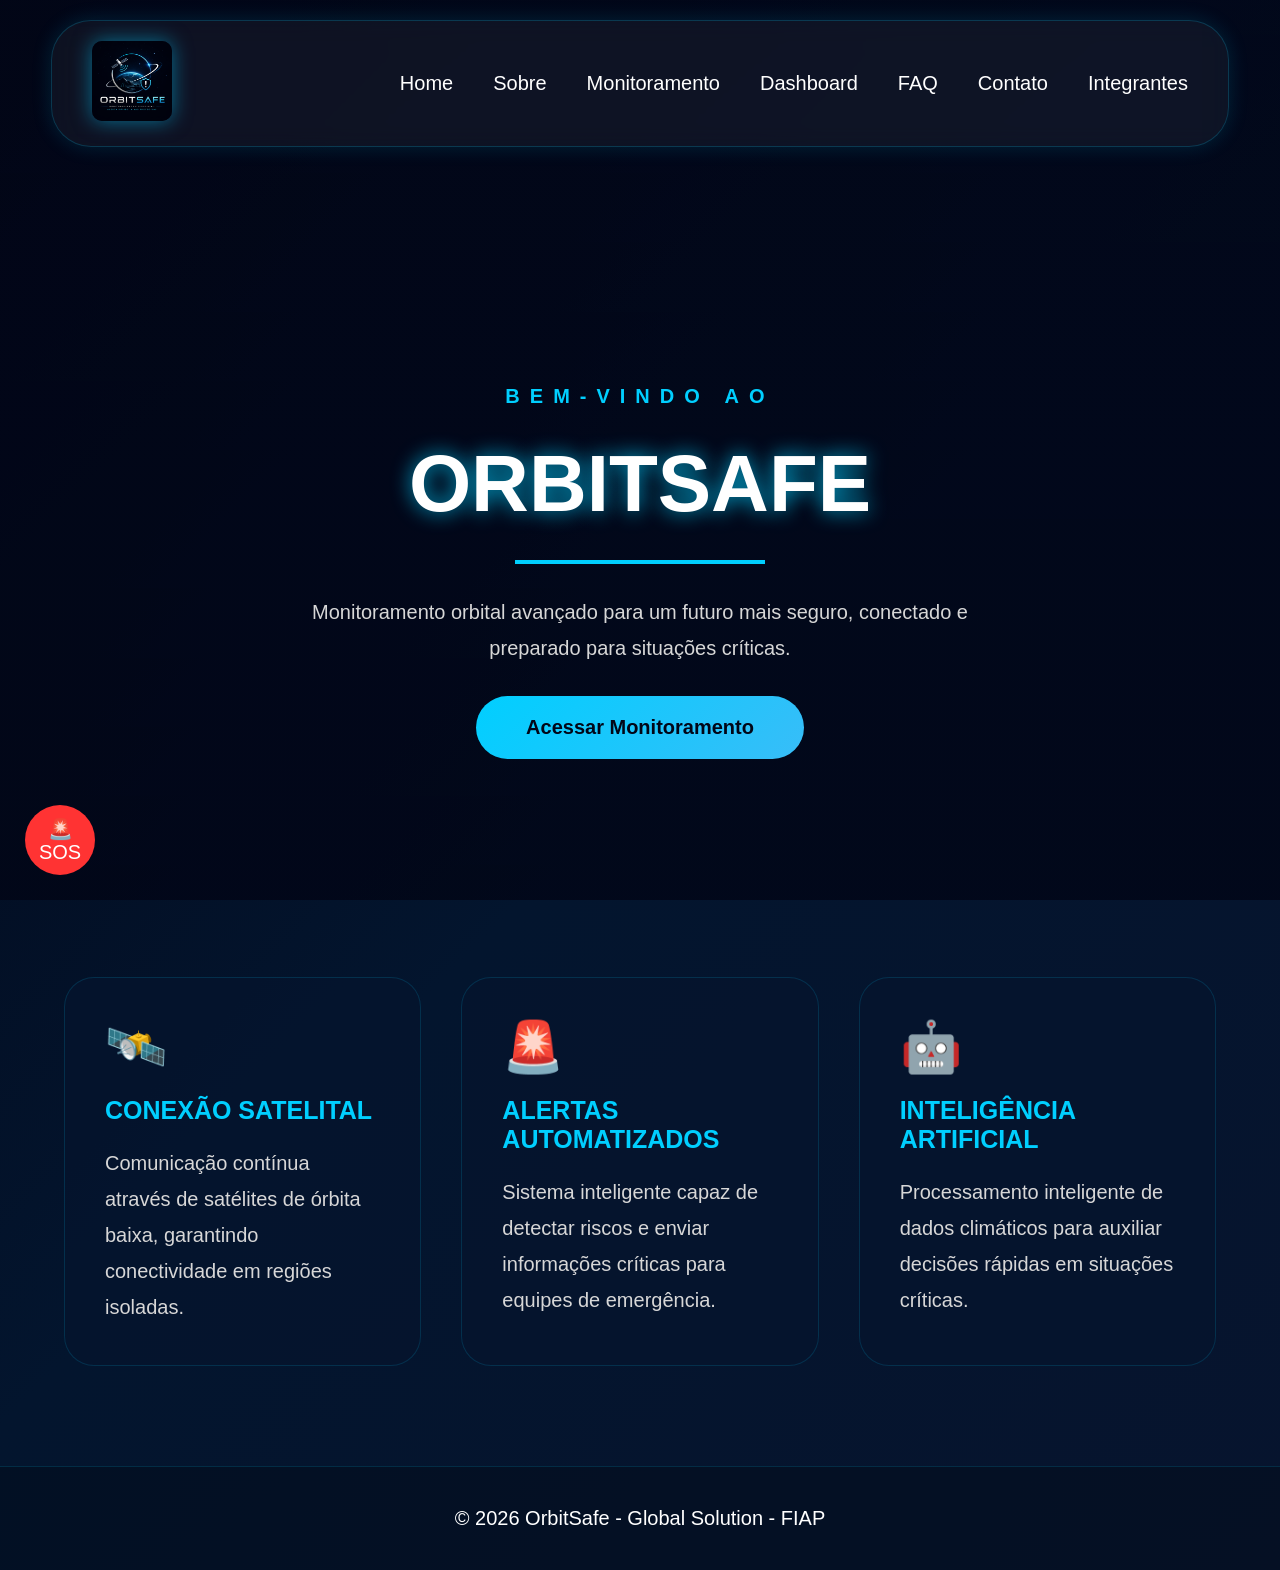
==== commit 6f24f4d7: "refatoração: movendo imagens para a pasta assets" ====
--- a/index.html
+++ b/index.html
@@ -1,4 +1,3 @@
-
 <!doctype html>
 <html lang="pt-br">
 
@@ -13,67 +12,60 @@
 
 <body>
 
-    
+
     <video autoplay muted loop playsinline class="video-fundo">
         <source src="./video/videoterra.mp4" type="video/mp4">
     </video>
 
-    
+
     <header class="cabecalho">
 
         <nav class="cabecalho__navbar">
 
             <a href="index.html" class="cabecalho__logo">
-                <img src="./images/logo.png" alt="Logo OrbitSafe">
+                <img src="./assets/logo.png" alt="Logo OrbitSafe">
             </a>
 
             <ul class="cabecalho__lista">
 
                 <li class="cabecalho__item">
-                    <a class="cabecalho__link cabecalho__link--active"
-                        href="index.html">
+                    <a class="cabecalho__link cabecalho__link--active" href="index.html">
                         Home
                     </a>
                 </li>
 
                 <li class="cabecalho__item">
-                    <a class="cabecalho__link"
-                        href="./pages/sobre.html">
+                    <a class="cabecalho__link" href="./pages/sobre.html">
                         Sobre
                     </a>
                 </li>
 
                 <li class="cabecalho__item">
-                    <a class="cabecalho__link"
-                        href="./pages/monitoramento.html">
+                    <a class="cabecalho__link" href="./pages/monitoramento.html">
                         Monitoramento
                     </a>
                 </li>
 
                 <li class="cabecalho__item">
-                    <a class="cabecalho__link"
-                        href="./pages/dashboard.html">
+                    <a class="cabecalho__link" href="./pages/dashboard.html">
                         Dashboard
                     </a>
                 </li>
 
                 <li class="cabecalho__item">
-                    <a class="cabecalho__link"
-                        href="./pages/faq.html">
+                    <a class="cabecalho__link" href="./pages/faq.html">
                         FAQ
                     </a>
                 </li>
 
                 <li class="cabecalho__item">
-                    <a class="cabecalho__link"
-                        href="./pages/contato.html">
+                    <a class="cabecalho__link" href="./pages/contato.html">
                         Contato
                     </a>
                 </li>
 
                 <li class="cabecalho__item">
-                    <a class="cabecalho__link"
-                        href="./pages/integrantes.html">
+                    <a class="cabecalho__link" href="./pages/integrantes.html">
                         Integrantes
                     </a>
                 </li>
@@ -84,10 +76,10 @@
 
     </header>
 
-  
+
     <main class="conteudo">
 
-       
+
         <section class="hero">
 
             <div class="hero__container">
@@ -111,8 +103,7 @@
 
                     </p>
 
-                    <a class="hero__btn"
-                        href="./pages/monitoramento.html">
+                    <a class="hero__btn" href="./pages/monitoramento.html">
 
                         Acessar Monitoramento
 
@@ -125,7 +116,7 @@
         </section>
 
 
-      
+
         <div class="conteudo__container">
 
             <section class="conteudo__sec">
@@ -197,40 +188,55 @@
 
     </main>
 
-    
+
     <footer class="rodape">
-    <p>© 2026 OrbitSafe - Global Solution - FIAP</p>
-</footer>
-
-<button class="sos-btn" id="abrirSOS">
-    🚨 SOS
-</button>
-
-<div class="sos-modal" id="modalSOS">
-
-    <div class="sos-conteudo">
-
-        <h3>🚨 Emergência</h3>
-
-        <input type="text" placeholder="Nome">
-
-        <input type="text" placeholder="Localização">
-
-        <textarea placeholder="Descreva a situação"></textarea>
-
-        <button class="sos-enviar" id="enviarSOS">
-            Transmitir
-        </button>
-
-        <button class="sos-fechar" id="fecharSOS">
-            Fechar
-        </button>
+        <p>© 2026 OrbitSafe - Global Solution - FIAP</p>
+    </footer>
+
+    <button class="sos-btn" id="abrirSOS">
+        🚨 SOS
+    </button>
+
+    <div class="sos-modal" id="modalSOS">
+
+        <div class="sos-conteudo">
+
+            <h3>🚨 Emergência</h3>
+
+            <input type="text" placeholder="Nome">
+
+            <input type="text" placeholder="Localização">
+
+            <textarea placeholder="Descreva a situação"></textarea>
+
+            <button class="sos-enviar" id="enviarSOS">
+                Transmitir
+            </button>
+
+            <button class="sos-fechar" id="fecharSOS">
+                Fechar
+            </button>
+
+        </div>
 
     </div>
 
-</div>
-
-<script src="./js/script.js"></script>
+    <script>
+        window.watsonAssistantChatOptions = {
+            integrationID: "79fb87eb-c816-4fd3-aa18-846c47cedc20", // The ID of this integration.
+            region: "https://integrations.us-south.assistant.watson.appdomain.cloud", // The region your integration is hosted in.
+            serviceInstanceID: "0177986c-b5c0-4d7f-a7f8-b4a819fe3eaa", // The ID of your service instance.
+            onLoad: async (instance) => { await instance.render(); }
+        };
+        setTimeout(function () {
+            const t = document.createElement('script');
+            t.src = "https://web-chat.global.assistant.watson.appdomain.cloud/versions/" + (window.watsonAssistantChatOptions.clientVersion || 'latest') + "/WatsonAssistantChatEntry.js";
+            document.head.appendChild(t);
+        });
+    </script>
+
+    <script src="./js/script.js"></script>
 
 </body>
+
 </html>
--- a/css/home.css
+++ b/css/home.css
@@ -1,5 +1,4 @@
-```css
-/* RESET */
+
 
 *{
     margin:0;
@@ -40,7 +39,6 @@
 
 
 
-/* VIDEO */
 
 .video-fundo{
 
@@ -80,7 +78,7 @@
 
 
 
-/* CABEÇALHO */
+
 
 .cabecalho{
 
@@ -147,7 +145,7 @@
 
 
 
-/* HERO */
+
 
 .hero{
 
@@ -247,7 +245,7 @@
 
 
 
-/* CARDS */
+
 
 .conteudo__container{
 
@@ -312,7 +310,6 @@
 
 
 
-/* RODAPÉ */
 
 .rodape{
 
@@ -327,7 +324,7 @@
 
 
 
-/* RESPONSIVO */
+
 
 @media (max-width:900px){
 
@@ -360,7 +357,6 @@
         grid-template-columns:1fr;
     }
 }
-```
 
 .sos-btn{
 
@@ -368,7 +364,7 @@
 
     bottom:25px;
 
-    right:25px;
+    left:25px;
 
     width:70px;
 
@@ -462,3 +458,118 @@
     cursor:pointer;
 
 }
+
+
+@media(max-width:900px){
+
+    .cabecalho__navbar{
+        flex-direction:column;
+        gap:3rem;
+    }
+
+    .cabecalho__lista{
+        flex-wrap:wrap;
+        justify-content:center;
+        gap:2rem;
+    }
+
+    .hero{
+        height:auto;
+        padding:10rem 0;
+    }
+
+    .hero__title{
+        font-size:5rem;
+    }
+
+    .hero__text{
+        width:90%;
+    }
+
+    .conteudo__container{
+        grid-template-columns:1fr;
+    }
+}
+
+
+
+@media(max-width:480px){
+
+    html{
+        font-size:50%;
+    }
+
+    .cabecalho{
+        padding:1rem;
+    }
+
+    .cabecalho__navbar{
+        padding:2rem;
+    }
+
+    .cabecalho__logo img{
+        height:6rem;
+    }
+
+    .cabecalho__lista{
+        flex-direction:column;
+        align-items:center;
+        gap:1.5rem;
+    }
+
+    .hero{
+        height:auto;
+        padding:8rem 0;
+    }
+
+    .hero__bemvindo{
+        letter-spacing:.5rem;
+        font-size:1.6rem;
+    }
+
+    .hero__title{
+        font-size:4rem;
+    }
+
+    .hero__linha{
+        width:15rem;
+    }
+
+    .hero__text{
+        width:95%;
+        font-size:1.6rem;
+    }
+
+    .hero__btn{
+        padding:1.5rem 3rem;
+    }
+
+    .conteudo__container{
+        width:95%;
+        grid-template-columns:1fr;
+    }
+
+    .conteudo__sec{
+        padding:3rem;
+    }
+
+    .card__icone{
+        font-size:4rem;
+    }
+
+    .conteudo__sub-title{
+        font-size:2rem;
+    }
+
+    .sos-conteudo{
+        width:90%;
+        padding:2rem;
+    }
+
+    .sos-btn{
+        width:60px;
+        height:60px;
+        font-size:1.6rem;
+    }
+
+}
